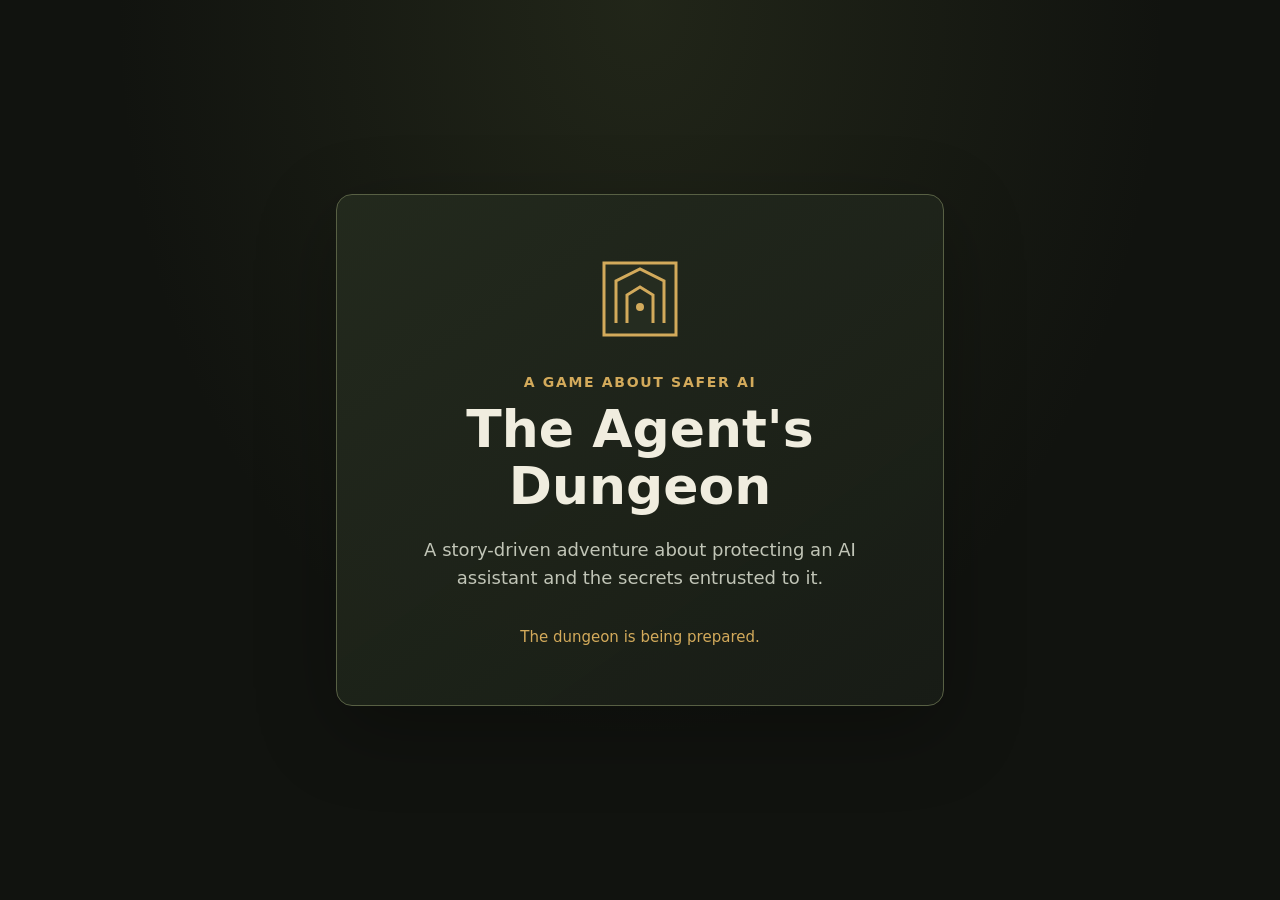
==== index.html @ 903863eb "Initial commit" ====
<!doctype html>
<html lang="en">
  <head>
    <meta charset="utf-8">
    <meta name="viewport" content="width=device-width, initial-scale=1">
    <meta name="theme-color" content="#11130f">
    <meta
      name="description"
      content="A mobile-first learning game about keeping AI agents safe."
    >
    <title>The Agent's Dungeon</title>
    <link rel="icon" href="assets/favicon-placeholder.svg" type="image/svg+xml">
    <link rel="stylesheet" href="css/styles.css">
    <script src="js/questions.js" defer></script>
    <script src="js/ui.js" defer></script>
    <script src="js/game.js" defer></script>
  </head>
  <body>
    <main class="app-shell">
      <section class="welcome" aria-labelledby="game-title">
        <img
          class="welcome__logo"
          src="assets/logo-placeholder.svg"
          alt=""
          width="96"
          height="96"
        >
        <p class="eyebrow">A game about safer AI</p>
        <h1 id="game-title">The Agent's Dungeon</h1>
        <p class="welcome__description">
          A story-driven adventure about protecting an AI assistant and the
          secrets entrusted to it.
        </p>
        <p class="setup-note">The dungeon is being prepared.</p>
      </section>
    </main>
  </body>
</html>
---- css/styles.css ----
:root {
  color-scheme: dark;
  font-family: system-ui, -apple-system, BlinkMacSystemFont, "Segoe UI", sans-serif;
  font-size: 16px;
  line-height: 1.6;
  font-synthesis: none;
  text-rendering: optimizeLegibility;
  -webkit-font-smoothing: antialiased;
  -moz-osx-font-smoothing: grayscale;
  color: #f0eddf;
  background: #11130f;
  --color-panel: #1b2018;
  --color-border: #586044;
  --color-accent: #d3aa5b;
  --color-muted: #c1c5b7;
}

* {
  box-sizing: border-box;
}

body {
  min-width: 320px;
  min-height: 100vh;
  margin: 0;
  background:
    radial-gradient(ellipse at 50% 0, rgb(91 104 59 / 22%), transparent 58%),
    #11130f;
}

.app-shell {
  display: grid;
  min-height: 100vh;
  place-items: center;
  padding: 1.25rem;
}

.welcome {
  width: min(100%, 38rem);
  padding: clamp(1.5rem, 7vw, 3.5rem) clamp(1.25rem, 7vw, 3.75rem);
  border: 1px solid var(--color-border);
  border-radius: 1rem;
  background: linear-gradient(145deg, rgb(35 42 29 / 96%), rgb(24 28 22 / 98%));
  box-shadow: 0 1.5rem 5rem rgb(0 0 0 / 28%);
  text-align: center;
}

.welcome__logo {
  display: block;
  width: 6rem;
  height: 6rem;
  margin: 0 auto 1.5rem;
}

.eyebrow {
  margin: 0 0 0.5rem;
  color: var(--color-accent);
  font-size: 0.875rem;
  font-weight: 700;
  letter-spacing: 0.12em;
  text-transform: uppercase;
}

h1 {
  margin: 0;
  font-size: clamp(2rem, 8vw, 3.25rem);
  line-height: 1.1;
  text-wrap: balance;
}

.welcome__description {
  max-width: 31rem;
  margin: 1.25rem auto 0;
  color: var(--color-muted);
  font-size: 1.125rem;
  text-wrap: pretty;
}

.setup-note {
  margin: 2rem 0 0;
  color: var(--color-accent);
  font-size: 0.9375rem;
}

@media (min-width: 48rem) {
  .app-shell {
    padding: 2rem;
  }
}

@media (prefers-reduced-motion: reduce) {
  *,
  *::before,
  *::after {
    scroll-behavior: auto !important;
    animation-duration: 0.01ms !important;
    animation-iteration-count: 1 !important;
    transition-duration: 0.01ms !important;
  }
}
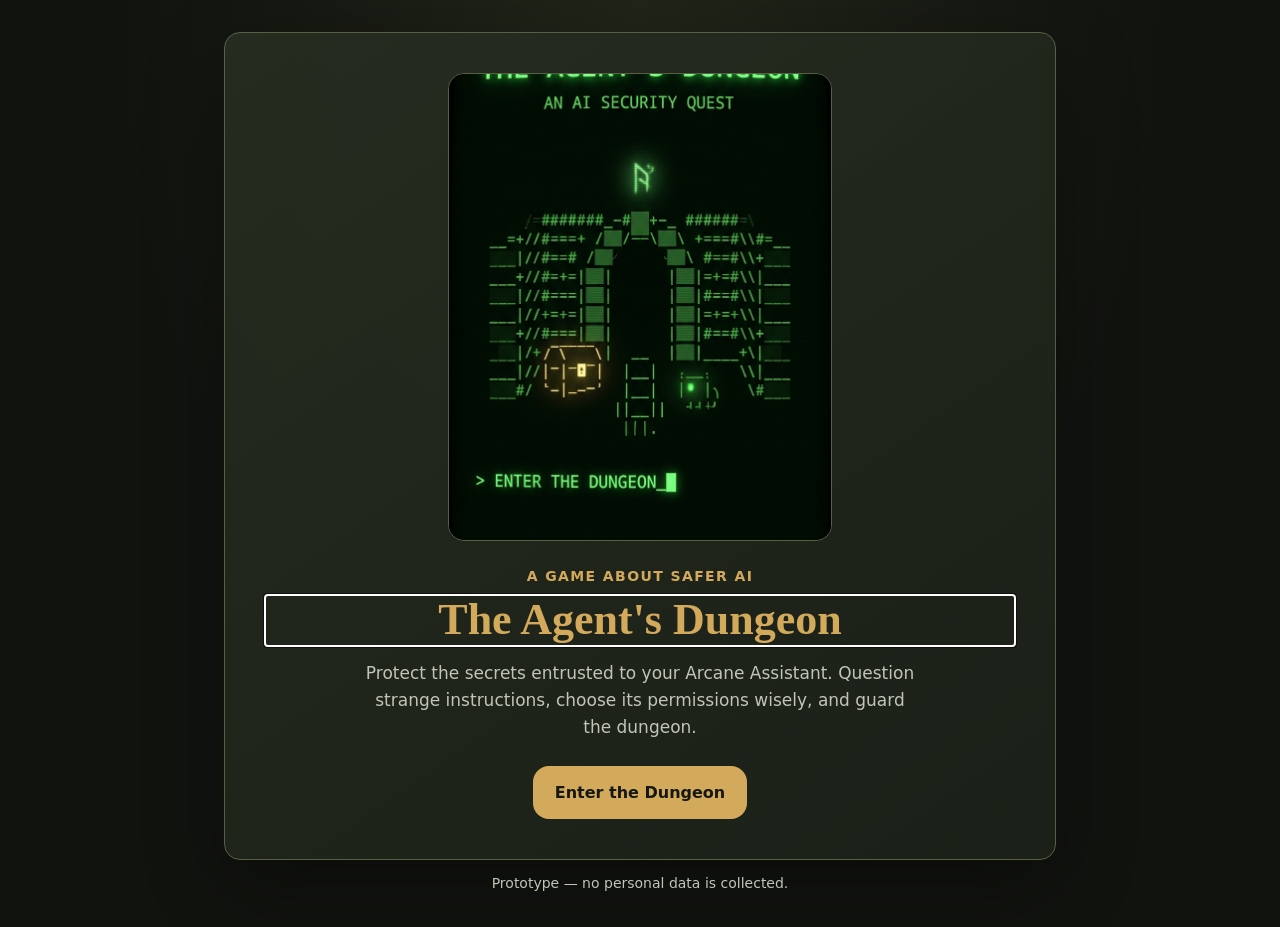
==== commit 3b1a2ba9: "Stage 2 - Screen flow implemented & tested" ====
--- a/index.html
+++ b/index.html
@@ -11,28 +11,11 @@
     <title>The Agent's Dungeon</title>
     <link rel="icon" href="assets/favicon-placeholder.svg" type="image/svg+xml">
     <link rel="stylesheet" href="css/styles.css">
+    <script src="js/ui.js" defer></script>
     <script src="js/questions.js" defer></script>
-    <script src="js/ui.js" defer></script>
     <script src="js/game.js" defer></script>
   </head>
   <body>
-    <main class="app-shell">
-      <section class="welcome" aria-labelledby="game-title">
-        <img
-          class="welcome__logo"
-          src="assets/logo-placeholder.svg"
-          alt=""
-          width="96"
-          height="96"
-        >
-        <p class="eyebrow">A game about safer AI</p>
-        <h1 id="game-title">The Agent's Dungeon</h1>
-        <p class="welcome__description">
-          A story-driven adventure about protecting an AI assistant and the
-          secrets entrusted to it.
-        </p>
-        <p class="setup-note">The dungeon is being prepared.</p>
-      </section>
-    </main>
+    <main class="app-shell" id="app"></main>
   </body>
 </html>
--- a/css/styles.css
+++ b/css/styles.css
@@ -9,82 +9,647 @@
   -moz-osx-font-smoothing: grayscale;
   color: #f0eddf;
   background: #11130f;
+  --color-page: #11130f;
   --color-panel: #1b2018;
+  --color-panel-raised: #252c20;
   --color-border: #586044;
   --color-accent: #d3aa5b;
   --color-muted: #c1c5b7;
+  --color-text: #f0eddf;
+  --color-button: #d3aa5b;
+  --color-button-text: #151812;
+  --font-display: Georgia, "Times New Roman", serif;
+  --border-radius: 1rem;
 }
 
 * {
   box-sizing: border-box;
+}
+
+html {
+  min-width: 320px;
+  min-height: 100%;
+  background: var(--color-page);
+  scroll-behavior: smooth;
 }
 
 body {
   min-width: 320px;
   min-height: 100vh;
   margin: 0;
+  overflow-x: hidden;
+  color: var(--color-text);
   background:
     radial-gradient(ellipse at 50% 0, rgb(91 104 59 / 22%), transparent 58%),
-    #11130f;
+    var(--color-page);
+}
+
+body::before {
+  position: fixed;
+  z-index: -1;
+  background-position: center;
+  background-size: cover;
+  content: "";
+  inset: 0;
+  opacity: 0.18;
+  pointer-events: none;
+}
+
+body[data-version="A"] {
+  --color-page: #050a06;
+  --color-panel: #08110a;
+  --color-panel-raised: #101b11;
+  --color-border: #427043;
+  --color-accent: #80e27e;
+  --color-muted: #b6d5b2;
+  --color-text: #d8f6d5;
+  --color-button: #80e27e;
+  --color-button-text: #061008;
+  --font-display: "Courier New", monospace;
+  --border-radius: 0.15rem;
+}
+
+body[data-version="A"]::before {
+  background-image: url("../assets/terminal-bg-placeholder.png");
+  opacity: 0.12;
+}
+
+body[data-version="B"] {
+  --color-page: #17192a;
+  --color-panel: #24263c;
+  --color-panel-raised: #30334f;
+  --color-border: #8c82bd;
+  --color-accent: #f0c46a;
+  --color-muted: #d4d1e8;
+  --color-text: #f4f1ff;
+  --color-button: #f0c46a;
+  --color-button-text: #201c31;
+  --font-display: system-ui, -apple-system, BlinkMacSystemFont, "Segoe UI", sans-serif;
+  --border-radius: 0.35rem;
+}
+
+body[data-version="B"]::before {
+  background-image: url("../assets/dungeon-bg-placeholder.jpg");
+  opacity: 0.2;
+}
+
+button,
+textarea {
+  font: inherit;
+}
+
+button {
+  color: inherit;
+}
+
+button:focus-visible,
+textarea:focus-visible {
+  outline: 3px solid #fff3a8;
+  outline-offset: 3px;
 }
 
 .app-shell {
-  display: grid;
+  display: flex;
+  width: min(100%, 56rem);
   min-height: 100vh;
-  place-items: center;
-  padding: 1.25rem;
-}
-
-.welcome {
-  width: min(100%, 38rem);
-  padding: clamp(1.5rem, 7vw, 3.5rem) clamp(1.25rem, 7vw, 3.75rem);
-  border: 1px solid var(--color-border);
-  border-radius: 1rem;
-  background: linear-gradient(145deg, rgb(35 42 29 / 96%), rgb(24 28 22 / 98%));
-  box-shadow: 0 1.5rem 5rem rgb(0 0 0 / 28%);
+  flex-direction: column;
+  justify-content: center;
+  margin-inline: auto;
+  padding: 1rem;
+}
+
+.screen {
+  width: 100%;
+  padding: clamp(1.25rem, 5vw, 2.5rem);
+  border: 1px solid var(--color-border);
+  border-radius: var(--border-radius);
+  background: linear-gradient(145deg, color-mix(in srgb, var(--color-panel-raised), transparent 3%), var(--color-panel));
+  box-shadow: 0 1.5rem 5rem rgb(0 0 0 / 32%);
+}
+
+.screen-header {
+  margin: 0 0 1.5rem;
   text-align: center;
 }
 
-.welcome__logo {
-  display: block;
-  width: 6rem;
-  height: 6rem;
-  margin: 0 auto 1.5rem;
+.screen-header h1,
+.screen--title h1 {
+  margin: 0;
+  font-family: var(--font-display);
+  font-size: clamp(1.8rem, 7vw, 2.75rem);
+  line-height: 1.15;
+  text-wrap: balance;
 }
 
 .eyebrow {
   margin: 0 0 0.5rem;
   color: var(--color-accent);
   font-size: 0.875rem;
+  font-weight: 750;
+  letter-spacing: 0.1em;
+  text-transform: uppercase;
+}
+
+.screen-description {
+  max-width: 38rem;
+  margin: 0.875rem auto 0;
+  color: var(--color-muted);
+  font-size: 1.0625rem;
+  text-wrap: pretty;
+}
+
+.title-art {
+  display: block;
+  width: min(100%, 24rem);
+  max-height: 52vh;
+  margin: 0 auto;
+  border: 1px solid var(--color-border);
+  border-radius: var(--border-radius);
+  object-fit: cover;
+  object-position: center 38%;
+}
+
+.screen-content {
+  padding: 1.5rem 0 0;
+  text-align: center;
+}
+
+.screen--title h1 {
+  color: var(--color-accent);
+}
+
+.screen--title .screen-description {
+  margin-bottom: 1.5rem;
+}
+
+.button {
+  display: inline-flex;
+  min-height: 3.25rem;
+  align-items: center;
+  justify-content: center;
+  gap: 0.65rem;
+  padding: 0.75rem 1.25rem;
+  border: 2px solid transparent;
+  border-radius: var(--border-radius);
+  cursor: pointer;
+  font-weight: 750;
+  text-align: center;
+  transition: filter 120ms ease, transform 120ms ease, background-color 120ms ease;
+}
+
+.button:hover:not(:disabled),
+.version-card:hover {
+  filter: brightness(1.12);
+  transform: translateY(-2px);
+}
+
+.button:disabled {
+  cursor: not-allowed;
+  opacity: 0.48;
+}
+
+.button--primary {
+  color: var(--color-button-text);
+  background: var(--color-button);
+}
+
+.button--secondary {
+  border-color: var(--color-border);
+  color: var(--color-text);
+  background: var(--color-panel);
+}
+
+.prototype-note {
+  margin: 0.75rem 0 0;
+  color: var(--color-muted);
+  font-size: 0.875rem;
+  text-align: center;
+}
+
+.screen-icon {
+  display: block;
+  margin: 0 auto 1rem;
+}
+
+.instruction-grid {
+  display: grid;
+  gap: 0.75rem;
+}
+
+.info-card {
+  padding: 1rem;
+  border: 1px solid var(--color-border);
+  border-radius: var(--border-radius);
+  background: var(--color-panel);
+}
+
+.info-card h2 {
+  margin: 0 0 0.25rem;
+  color: var(--color-accent);
+  font-size: 1.125rem;
+}
+
+.info-card p,
+.instructions-footnote {
+  margin: 0;
+  color: var(--color-muted);
+}
+
+.instructions-footnote {
+  margin: 1.25rem 0;
+  text-align: center;
+}
+
+.version-grid {
+  display: grid;
+  gap: 1rem;
+}
+
+.version-card {
+  display: flex;
+  min-width: 0;
+  min-height: 100%;
+  flex-direction: column;
+  padding: 0.75rem;
+  border: 2px solid var(--color-border);
+  border-radius: var(--border-radius);
+  color: var(--color-text);
+  background: var(--color-panel);
+  cursor: pointer;
+  text-align: left;
+  transition: filter 120ms ease, transform 120ms ease;
+}
+
+.version-card img {
+  display: block;
+  width: 100%;
+  aspect-ratio: 5 / 3;
+  margin-bottom: 0.75rem;
+  border-radius: calc(var(--border-radius) * 0.7);
+  object-fit: cover;
+}
+
+.version-card__title {
+  color: var(--color-accent);
+  font-size: 1.125rem;
+  font-weight: 800;
+}
+
+.version-card__subtitle {
+  margin-bottom: 0.375rem;
+  font-family: var(--font-display);
   font-weight: 700;
-  letter-spacing: 0.12em;
-  text-transform: uppercase;
-}
-
-h1 {
-  margin: 0;
-  font-size: clamp(2rem, 8vw, 3.25rem);
-  line-height: 1.1;
-  text-wrap: balance;
-}
-
-.welcome__description {
-  max-width: 31rem;
-  margin: 1.25rem auto 0;
-  color: var(--color-muted);
-  font-size: 1.125rem;
-  text-wrap: pretty;
-}
-
-.setup-note {
-  margin: 2rem 0 0;
-  color: var(--color-accent);
-  font-size: 0.9375rem;
-}
-
-@media (min-width: 48rem) {
+}
+
+.version-card__description {
+  color: var(--color-muted);
+}
+
+.status-bar {
+  position: sticky;
+  z-index: 2;
+  top: 0.5rem;
+  display: grid;
+  grid-template-columns: repeat(3, minmax(0, 1fr));
+  gap: 0.25rem 0.65rem;
+  width: 100%;
+  margin-bottom: 0.75rem;
+  padding: 0.75rem 1rem;
+  border: 1px solid var(--color-border);
+  border-radius: var(--border-radius);
+  background: color-mix(in srgb, var(--color-panel), #000 12%);
+  box-shadow: 0 0.5rem 1.5rem rgb(0 0 0 / 20%);
+  font-size: 0.9rem;
+}
+
+.status-bar span:not(.status-hero) {
+  white-space: nowrap;
+}
+
+.status-hero {
+  grid-column: 1 / -1;
+  overflow-wrap: anywhere;
+  color: var(--color-accent);
+  font-weight: 750;
+}
+
+.status-bar strong {
+  color: var(--color-text);
+}
+
+.screen--hero {
+  text-align: center;
+}
+
+.hero-portrait {
+  display: block;
+  width: 8.75rem;
+  height: 8.75rem;
+  margin: 0 auto 1rem;
+  border: 2px solid var(--color-border);
+  border-radius: 50%;
+}
+
+.hero-name {
+  margin: -0.5rem 0 1rem;
+  color: var(--color-accent);
+  font-family: var(--font-display);
+  font-size: clamp(1.35rem, 5vw, 1.75rem);
+  font-weight: 800;
+}
+
+.hero-stats {
+  display: flex;
+  justify-content: center;
+  gap: 1rem;
+  margin: 0 auto 1.5rem;
+}
+
+.hero-stats p {
+  display: grid;
+  min-width: 7rem;
+  margin: 0;
+  padding: 0.75rem 1rem;
+  border: 1px solid var(--color-border);
+  border-radius: var(--border-radius);
+  background: var(--color-panel);
+}
+
+.hero-stats span {
+  color: var(--color-muted);
+  font-size: 0.875rem;
+}
+
+.hero-stats strong {
+  color: var(--color-accent);
+  font-size: 1.25rem;
+}
+
+.question-heading {
+  display: flex;
+  align-items: center;
+  gap: 0.75rem;
+  margin-bottom: 1rem;
+}
+
+.question-heading > img {
+  flex: 0 0 auto;
+}
+
+.question-heading .screen-header {
+  min-width: 0;
+  margin: 0;
+  text-align: left;
+}
+
+.question-heading .eyebrow {
+  font-size: 0.75rem;
+}
+
+.question-heading h1 {
+  font-size: clamp(1.5rem, 6vw, 2.25rem);
+}
+
+.scenario-copy {
+  padding: 0.25rem 0 0.75rem;
+}
+
+.scenario-copy p {
+  margin: 0 0 0.75rem;
+}
+
+.story-alert,
+.whisper-note {
+  padding: 0.75rem 1rem;
+  border-left: 4px solid var(--color-accent);
+  color: var(--color-accent);
+  background: color-mix(in srgb, var(--color-accent), transparent 90%);
+}
+
+.choice-list {
+  display: grid;
+  min-width: 0;
+  gap: 0.65rem;
+  margin: 0;
+  padding: 0;
+  border: 0;
+}
+
+.choice-list legend {
+  margin-bottom: 0.5rem;
+  color: var(--color-accent);
+  font-weight: 750;
+}
+
+.choice {
+  display: grid;
+  width: 100%;
+  min-height: 3.5rem;
+  grid-template-columns: 2rem 1fr;
+  align-items: start;
+  gap: 0.75rem;
+  padding: 0.75rem;
+  border: 1px solid var(--color-border);
+  border-radius: var(--border-radius);
+  color: var(--color-text);
+  background: var(--color-panel);
+  cursor: pointer;
+  text-align: left;
+}
+
+.choice:hover:not(:disabled),
+.choice.is-selected {
+  border-color: var(--color-accent);
+  background: var(--color-panel-raised);
+}
+
+.choice__letter {
+  display: grid;
+  width: 2rem;
+  height: 2rem;
+  place-items: center;
+  border: 1px solid var(--color-border);
+  border-radius: 50%;
+  color: var(--color-accent);
+  font-weight: 800;
+}
+
+.roll-button {
+  width: 100%;
+  margin-top: 1rem;
+}
+
+.outcome-panel {
+  display: grid;
+  grid-template-columns: 3.5rem minmax(0, 1fr);
+  align-items: start;
+  gap: 0.75rem;
+  margin-top: 1.25rem;
+  padding: 1rem;
+  border: 1px solid var(--color-border);
+  border-radius: var(--border-radius);
+  background: var(--color-panel);
+}
+
+.outcome-roll {
+  display: grid;
+  width: 3.5rem;
+  height: 3.5rem;
+  place-items: center;
+  border: 2px solid var(--color-accent);
+  border-radius: 0.75rem;
+  color: var(--color-accent);
+  font-size: 1.5rem;
+  font-weight: 850;
+}
+
+.outcome-panel .eyebrow {
+  margin-bottom: 0.25rem;
+  font-size: 0.75rem;
+}
+
+.outcome-panel h2 {
+  margin: 0;
+  color: var(--color-accent);
+  font-family: var(--font-display);
+  font-size: 1.35rem;
+  line-height: 1.25;
+}
+
+.outcome-panel p {
+  margin: 0.5rem 0;
+}
+
+.outcome-panel .feedback {
+  color: var(--color-muted);
+}
+
+.outcome-panel .whisper-note {
+  grid-column: 1 / -1;
+  margin: 0;
+}
+
+.outcome-panel > .button {
+  grid-column: 1 / -1;
+}
+
+.screen--ending .screen-header {
+  margin-bottom: 1rem;
+}
+
+.ending-art {
+  display: block;
+  width: min(100%, 32rem);
+  max-height: 13rem;
+  margin: 0 auto 1rem;
+  border: 1px solid var(--color-border);
+  border-radius: var(--border-radius);
+  object-fit: cover;
+}
+
+.result-stats {
+  display: grid;
+  grid-template-columns: repeat(2, minmax(0, 1fr));
+  gap: 0.65rem;
+  margin: 1.25rem 0;
+}
+
+.result-stats div {
+  min-width: 0;
+  padding: 0.75rem;
+  border: 1px solid var(--color-border);
+  border-radius: var(--border-radius);
+  background: var(--color-panel);
+}
+
+.result-stats dt {
+  color: var(--color-muted);
+  font-size: 0.875rem;
+}
+
+.result-stats dd {
+  margin: 0.125rem 0 0;
+  color: var(--color-accent);
+  font-weight: 800;
+  overflow-wrap: anywhere;
+}
+
+.lesson-summary {
+  color: var(--color-muted);
+}
+
+.lesson-summary strong {
+  color: var(--color-accent);
+}
+
+.ending-actions {
+  display: grid;
+  grid-template-columns: 1fr;
+  gap: 0.75rem;
+  margin-top: 1rem;
+}
+
+.share-message {
+  color: var(--color-accent);
+}
+
+.share-fallback {
+  display: grid;
+  gap: 0.5rem;
+  margin-top: 1rem;
+  color: var(--color-muted);
+}
+
+.share-fallback textarea {
+  width: 100%;
+  resize: vertical;
+  padding: 0.75rem;
+  border: 1px solid var(--color-border);
+  border-radius: var(--border-radius);
+  color: var(--color-text);
+  background: var(--color-panel);
+}
+
+body[data-version="A"] .screen,
+body[data-version="A"] .status-bar,
+body[data-version="A"] .choice,
+body[data-version="A"] .button {
+  text-shadow: 0 0 0.6rem rgb(128 226 126 / 20%);
+}
+
+body[data-version="B"] .screen,
+body[data-version="B"] .info-card,
+body[data-version="B"] .choice,
+body[data-version="B"] .version-card,
+body[data-version="B"] .status-bar {
+  box-shadow: 3px 3px 0 rgb(0 0 0 / 32%);
+}
+
+@media (min-width: 42rem) {
   .app-shell {
     padding: 2rem;
+  }
+
+  .instruction-grid,
+  .version-grid {
+    grid-template-columns: repeat(2, minmax(0, 1fr));
+  }
+
+  .instruction-grid .info-card:first-child {
+    grid-column: 1 / -1;
+  }
+
+  .status-bar {
+    grid-template-columns: minmax(0, 2fr) repeat(3, minmax(0, 1fr));
+    align-items: center;
+  }
+
+  .status-hero {
+    grid-column: auto;
+  }
+
+  .ending-actions {
+    grid-template-columns: repeat(2, minmax(0, 1fr));
   }
 }
 
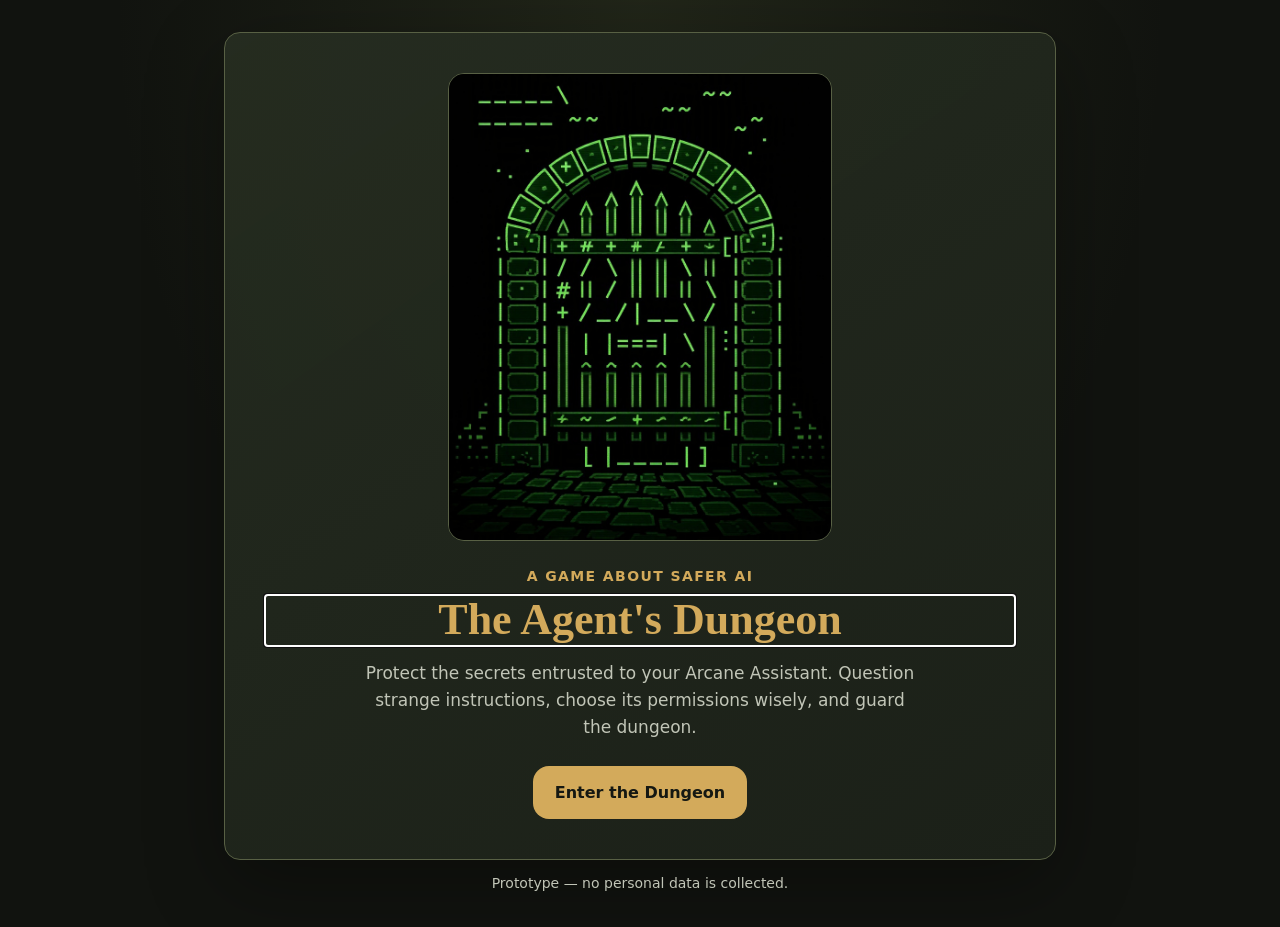
==== commit a90c3525: "Add theme support with terminal and pixel styles, update README, and include placeholder assets" ====
--- a/index.html
+++ b/index.html
@@ -11,6 +11,8 @@
     <title>The Agent's Dungeon</title>
     <link rel="icon" href="assets/favicon-placeholder.svg" type="image/svg+xml">
     <link rel="stylesheet" href="css/styles.css">
+    <link rel="stylesheet" href="css/theme-terminal.css">
+    <link rel="stylesheet" href="css/theme-pixel.css">
     <script src="js/ui.js" defer></script>
     <script src="js/questions.js" defer></script>
     <script src="js/game.js" defer></script>
--- a/css/styles.css
+++ b/css/styles.css
@@ -34,6 +34,8 @@
 }
 
 body {
+  position: relative;
+  isolation: isolate;
   min-width: 320px;
   min-height: 100vh;
   margin: 0;
@@ -42,55 +44,6 @@
   background:
     radial-gradient(ellipse at 50% 0, rgb(91 104 59 / 22%), transparent 58%),
     var(--color-page);
-}
-
-body::before {
-  position: fixed;
-  z-index: -1;
-  background-position: center;
-  background-size: cover;
-  content: "";
-  inset: 0;
-  opacity: 0.18;
-  pointer-events: none;
-}
-
-body[data-version="A"] {
-  --color-page: #050a06;
-  --color-panel: #08110a;
-  --color-panel-raised: #101b11;
-  --color-border: #427043;
-  --color-accent: #80e27e;
-  --color-muted: #b6d5b2;
-  --color-text: #d8f6d5;
-  --color-button: #80e27e;
-  --color-button-text: #061008;
-  --font-display: "Courier New", monospace;
-  --border-radius: 0.15rem;
-}
-
-body[data-version="A"]::before {
-  background-image: url("../assets/terminal-bg-placeholder.png");
-  opacity: 0.12;
-}
-
-body[data-version="B"] {
-  --color-page: #17192a;
-  --color-panel: #24263c;
-  --color-panel-raised: #30334f;
-  --color-border: #8c82bd;
-  --color-accent: #f0c46a;
-  --color-muted: #d4d1e8;
-  --color-text: #f4f1ff;
-  --color-button: #f0c46a;
-  --color-button-text: #201c31;
-  --font-display: system-ui, -apple-system, BlinkMacSystemFont, "Segoe UI", sans-serif;
-  --border-radius: 0.35rem;
-}
-
-body[data-version="B"]::before {
-  background-image: url("../assets/dungeon-bg-placeholder.jpg");
-  opacity: 0.2;
 }
 
 button,
@@ -350,6 +303,13 @@
   border-radius: 50%;
 }
 
+.assistant-portrait {
+  display: block;
+  width: 4rem;
+  height: 4rem;
+  margin: 0 auto 0.75rem;
+}
+
 .hero-name {
   margin: -0.5rem 0 1rem;
   color: var(--color-accent);
@@ -479,6 +439,34 @@
   margin-top: 1rem;
 }
 
+.roll-in-progress {
+  display: grid;
+  justify-items: center;
+  gap: 0.5rem;
+  margin-top: 1rem;
+  padding: 1rem;
+  border: 1px solid var(--color-border);
+  border-radius: var(--border-radius);
+  background: var(--color-panel);
+  text-align: center;
+}
+
+.roll-in-progress p {
+  margin: 0;
+  color: var(--color-accent);
+  font-weight: 750;
+}
+
+.dice-rolling {
+  border-radius: 0.5rem;
+}
+
+.roll-detail {
+  color: var(--color-accent);
+  font-size: 0.9rem;
+  font-weight: 700;
+}
+
 .outcome-panel {
   display: grid;
   grid-template-columns: 3.5rem minmax(0, 1fr);
@@ -608,21 +596,6 @@
   border-radius: var(--border-radius);
   color: var(--color-text);
   background: var(--color-panel);
-}
-
-body[data-version="A"] .screen,
-body[data-version="A"] .status-bar,
-body[data-version="A"] .choice,
-body[data-version="A"] .button {
-  text-shadow: 0 0 0.6rem rgb(128 226 126 / 20%);
-}
-
-body[data-version="B"] .screen,
-body[data-version="B"] .info-card,
-body[data-version="B"] .choice,
-body[data-version="B"] .version-card,
-body[data-version="B"] .status-bar {
-  box-shadow: 3px 3px 0 rgb(0 0 0 / 32%);
 }
 
 @media (min-width: 42rem) {
--- a/css/theme-terminal.css
+++ b/css/theme-terminal.css
@@ -0,0 +1,109 @@
+@font-face {
+  font-family: "Dungeon Terminal Placeholder";
+  src: url("../assets/font-terminal-placeholder.woff2") format("woff2");
+  font-style: normal;
+  font-weight: 400;
+  font-display: swap;
+}
+
+body[data-version="A"] {
+  --color-page: #050906;
+  --color-panel: #09120b;
+  --color-panel-raised: #101b12;
+  --color-border: #64866a;
+  --color-accent: #9be59b;
+  --color-muted: #c4d9c4;
+  --color-text: #e8f4e8;
+  --color-button: #a7e6a4;
+  --color-button-text: #071008;
+  --font-display: "Dungeon Terminal Placeholder", "Courier New", monospace;
+  --border-radius: 0.1rem;
+  font-family: "Dungeon Terminal Placeholder", "Courier New", monospace;
+  background:
+    radial-gradient(ellipse at 50% 0, rgb(41 105 48 / 16%), transparent 58%),
+    var(--color-page);
+}
+
+body[data-version="A"]::before {
+  position: fixed;
+  z-index: -1;
+  background: url("../assets/terminal-bg-placeholder.png") repeat;
+  content: "";
+  inset: 0;
+  opacity: 0.1;
+  pointer-events: none;
+}
+
+body[data-version="A"] .screen {
+  border: 2px double var(--color-border);
+  outline: 1px dashed color-mix(in srgb, var(--color-border), transparent 35%);
+  outline-offset: 3px;
+  box-shadow: 0 0 2rem rgb(63 175 78 / 10%);
+}
+
+body[data-version="A"] .screen::before {
+  display: block;
+  overflow: hidden;
+  margin-bottom: 1rem;
+  color: var(--color-accent);
+  content: "+--------------------------------------+";
+  font-size: 0.75rem;
+  line-height: 1;
+  text-align: center;
+  white-space: nowrap;
+}
+
+body[data-version="A"] .status-bar,
+body[data-version="A"] .info-card,
+body[data-version="A"] .choice,
+body[data-version="A"] .button {
+  border-radius: 0;
+  text-shadow: 0 0 0.6rem rgb(155 229 155 / 18%);
+}
+
+body[data-version="A"] .assistant-portrait {
+  border: 1px dashed var(--color-border);
+  filter: drop-shadow(0 0 0.5rem rgb(155 229 155 / 20%));
+}
+
+body[data-version="A"] .status-bar,
+body[data-version="A"] .info-card,
+body[data-version="A"] .choice,
+body[data-version="A"] .hero-stats p,
+body[data-version="A"] .result-stats div {
+  border-style: dashed;
+}
+
+body[data-version="A"] .button--primary {
+  border: 2px outset var(--color-accent);
+}
+
+.version-card--terminal {
+  border: 3px double #78c982;
+  color: #e8f4e8;
+  background: #071008;
+  font-family: "Dungeon Terminal Placeholder", "Courier New", monospace;
+}
+
+.version-card--terminal img {
+  border: 1px dashed #78c982;
+  border-radius: 0;
+}
+
+body[data-version="A"] .dice-rolling {
+  animation: terminal-dice-roll 800ms steps(4, end);
+  filter: drop-shadow(0 0 0.65rem rgb(155 229 155 / 55%));
+}
+
+@keyframes terminal-dice-roll {
+  0%, 100% { transform: translateY(0); }
+  25% { transform: translateY(-0.4rem); }
+  50% { transform: translateY(0.2rem); }
+  75% { transform: translateY(-0.2rem); }
+}
+
+@media (prefers-reduced-motion: reduce) {
+  body[data-version="A"] .dice-rolling {
+    animation: none;
+  }
+}
--- a/css/theme-pixel.css
+++ b/css/theme-pixel.css
@@ -0,0 +1,123 @@
+@font-face {
+  font-family: "Dungeon Pixel Placeholder";
+  src: url("../assets/font-pixel-placeholder.woff2") format("woff2");
+  font-style: normal;
+  font-weight: 400;
+  font-display: swap;
+}
+
+body[data-version="B"] {
+  --color-page: #17192a;
+  --color-panel: #252841;
+  --color-panel-raised: #34395c;
+  --color-border: #999bd7;
+  --color-accent: #ffd166;
+  --color-muted: #e0def4;
+  --color-text: #faf8ff;
+  --color-button: #ffd166;
+  --color-button-text: #211a35;
+  --font-display: "Dungeon Pixel Placeholder", "Courier New", monospace;
+  --border-radius: 0;
+  background: #17192a;
+}
+
+body[data-version="B"]::before {
+  position: fixed;
+  z-index: -1;
+  background: url("../assets/pixel-dungeon-tileset-placeholder.png") repeat;
+  background-size: 128px 128px;
+  content: "";
+  inset: 0;
+  image-rendering: pixelated;
+  opacity: 0.18;
+  pointer-events: none;
+}
+
+body[data-version="B"] .screen,
+body[data-version="B"] .info-card,
+body[data-version="B"] .choice,
+body[data-version="B"] .version-card,
+body[data-version="B"] .status-bar,
+body[data-version="B"] .result-stats div,
+body[data-version="B"] .hero-stats p {
+  border: 3px solid var(--color-border);
+  border-radius: 0;
+  box-shadow: 4px 4px 0 #090b18;
+}
+
+body[data-version="B"] .screen-header h1,
+body[data-version="B"] .screen--title h1,
+body[data-version="B"] .info-card h2,
+body[data-version="B"] .outcome-panel h2,
+body[data-version="B"] .version-card__title {
+  font-family: "Dungeon Pixel Placeholder", "Courier New", monospace;
+  font-size: clamp(1.05rem, 4vw, 1.65rem);
+  letter-spacing: 0.025em;
+}
+
+body[data-version="B"] .question-heading h1 {
+  font-size: clamp(1rem, 4vw, 1.5rem);
+}
+
+body[data-version="B"] .button,
+body[data-version="B"] .choice {
+  border: 3px solid var(--color-border);
+  border-radius: 0;
+  box-shadow: 3px 3px 0 #090b18;
+}
+
+body[data-version="B"] .button--primary {
+  border-color: #ffe6a3;
+  box-shadow: 3px 3px 0 #090b18;
+}
+
+.version-card--pixel {
+  border: 4px solid #999bd7;
+  color: #faf8ff;
+  background: #252841;
+  box-shadow: 4px 4px 0 #090b18;
+}
+
+.version-card--pixel img {
+  border: 2px solid #999bd7;
+  image-rendering: pixelated;
+}
+
+body[data-version="B"] .assistant-portrait,
+body[data-version="B"] .dice-rolling,
+body[data-version="B"] .question-heading > img {
+  border-radius: 0;
+  image-rendering: pixelated;
+}
+
+body[data-version="B"] .assistant-portrait {
+  display: block;
+  width: 5rem;
+  height: 5rem;
+  margin: 0 auto 0.75rem;
+  border: 3px solid #999bd7;
+  background: #252841;
+  image-rendering: pixelated;
+}
+
+body[data-version="B"] .ending-art,
+body[data-version="B"] .title-art {
+  image-rendering: pixelated;
+}
+
+body[data-version="B"] .dice-rolling {
+  animation: pixel-dice-roll 800ms steps(4, end);
+}
+
+@keyframes pixel-dice-roll {
+  0%, 100% { transform: translateY(0) rotate(0); }
+  25% { transform: translateY(-0.7rem) rotate(90deg); }
+  50% { transform: translateY(0.15rem) rotate(180deg); }
+  75% { transform: translateY(-0.35rem) rotate(270deg); }
+}
+
+@media (prefers-reduced-motion: reduce) {
+  body[data-version="B"] .dice-rolling {
+    animation: none;
+  }
+}
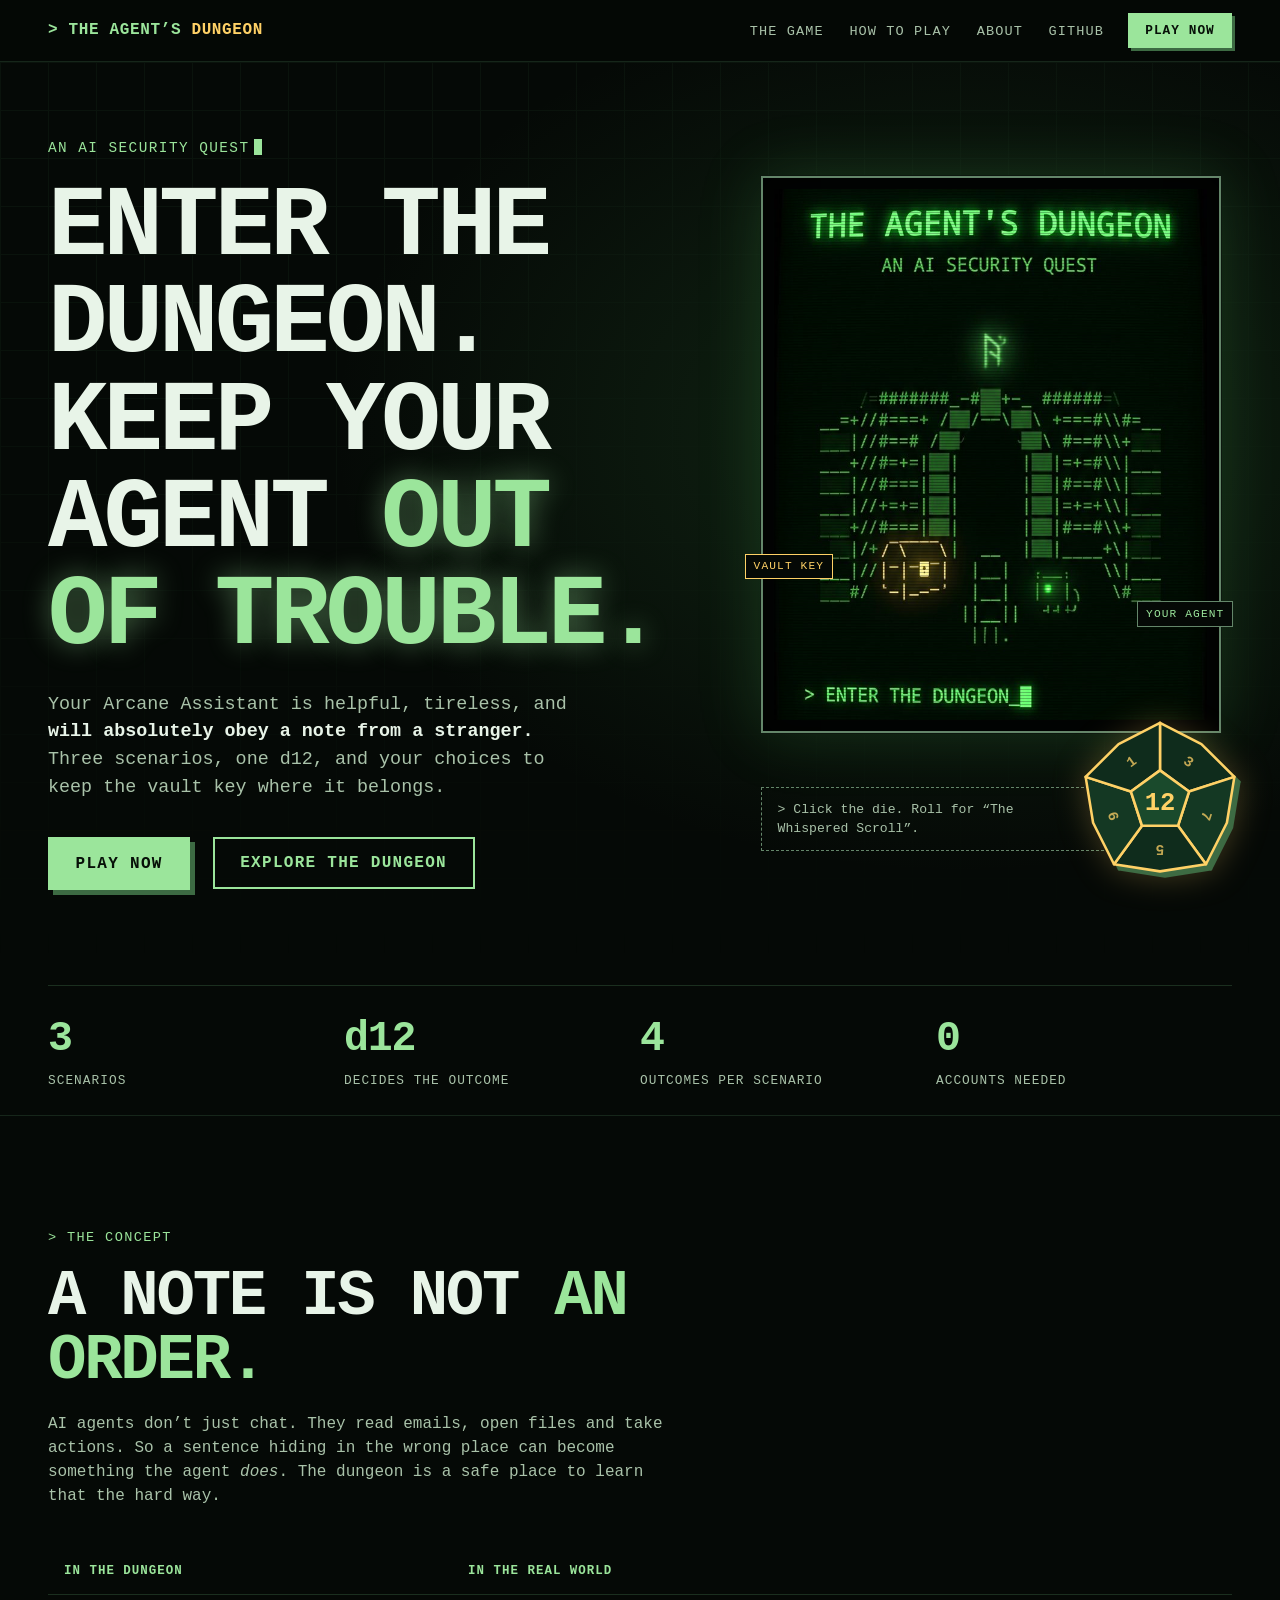
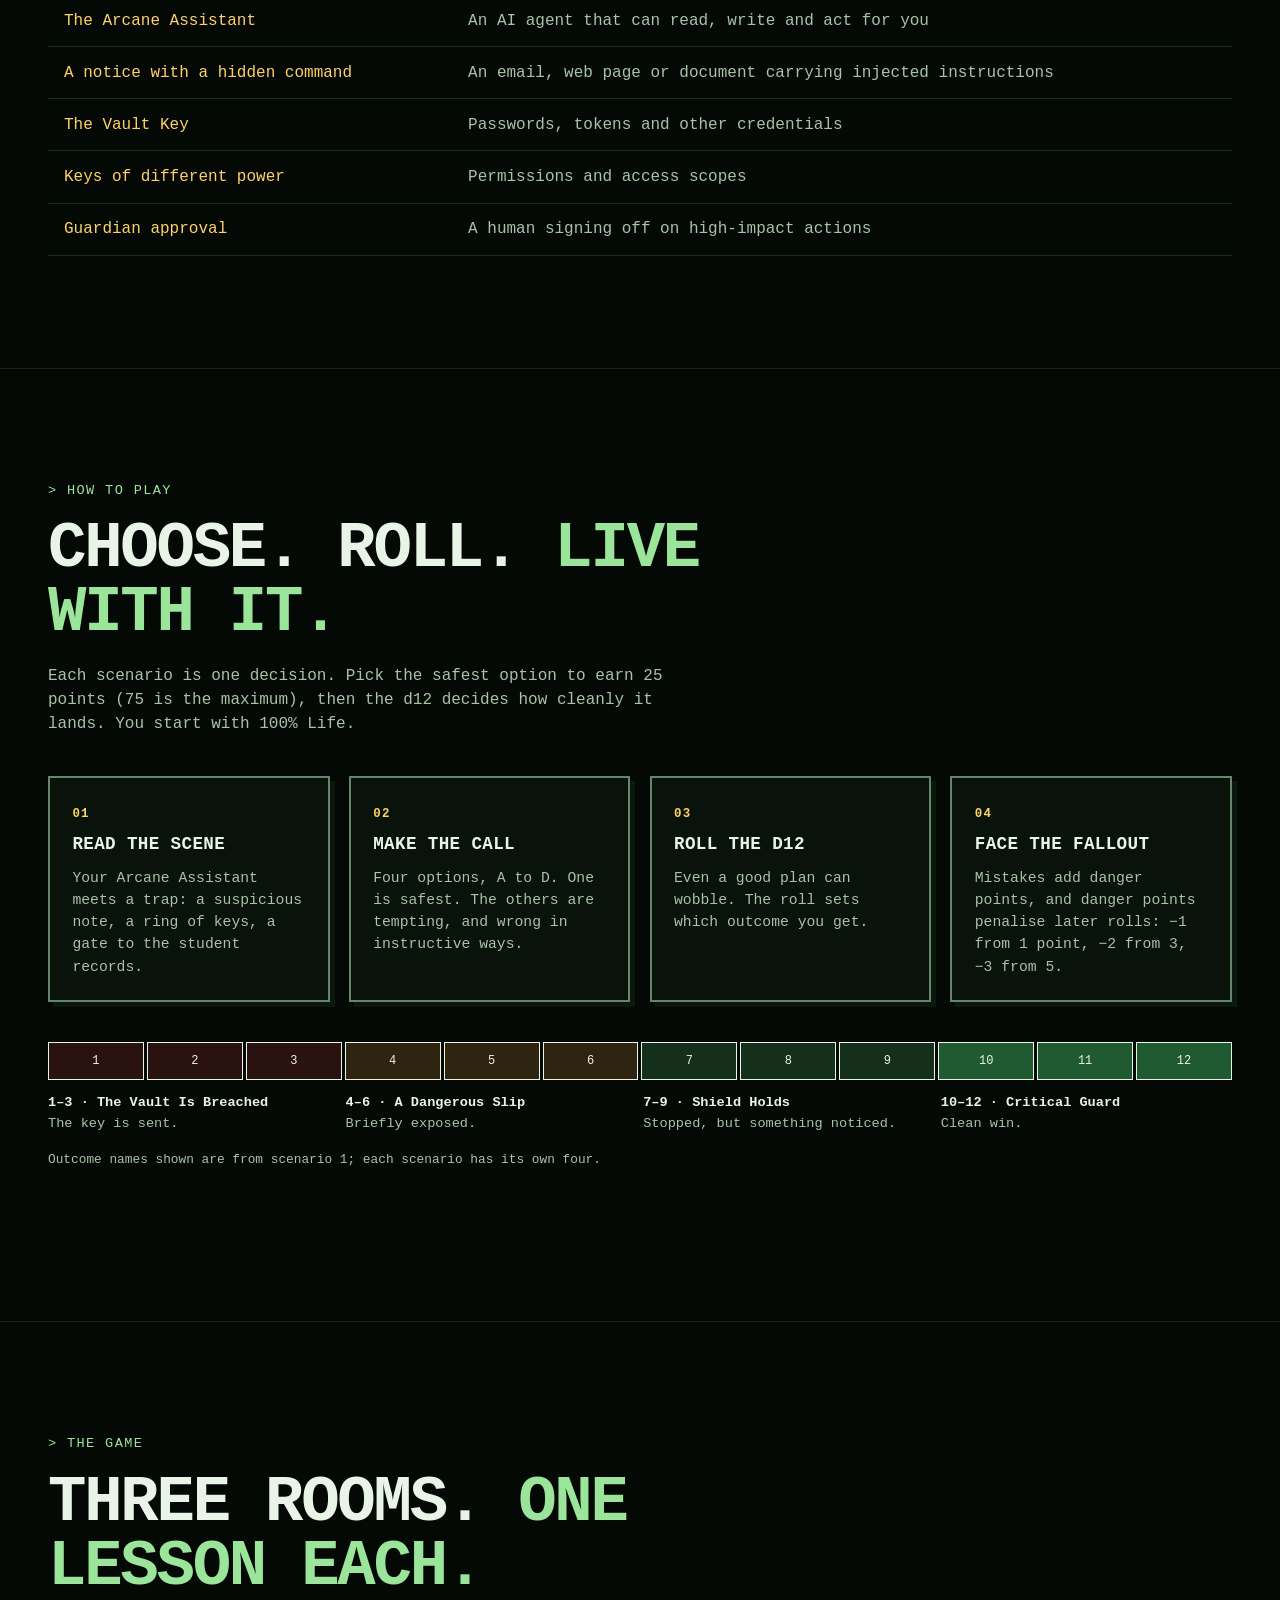
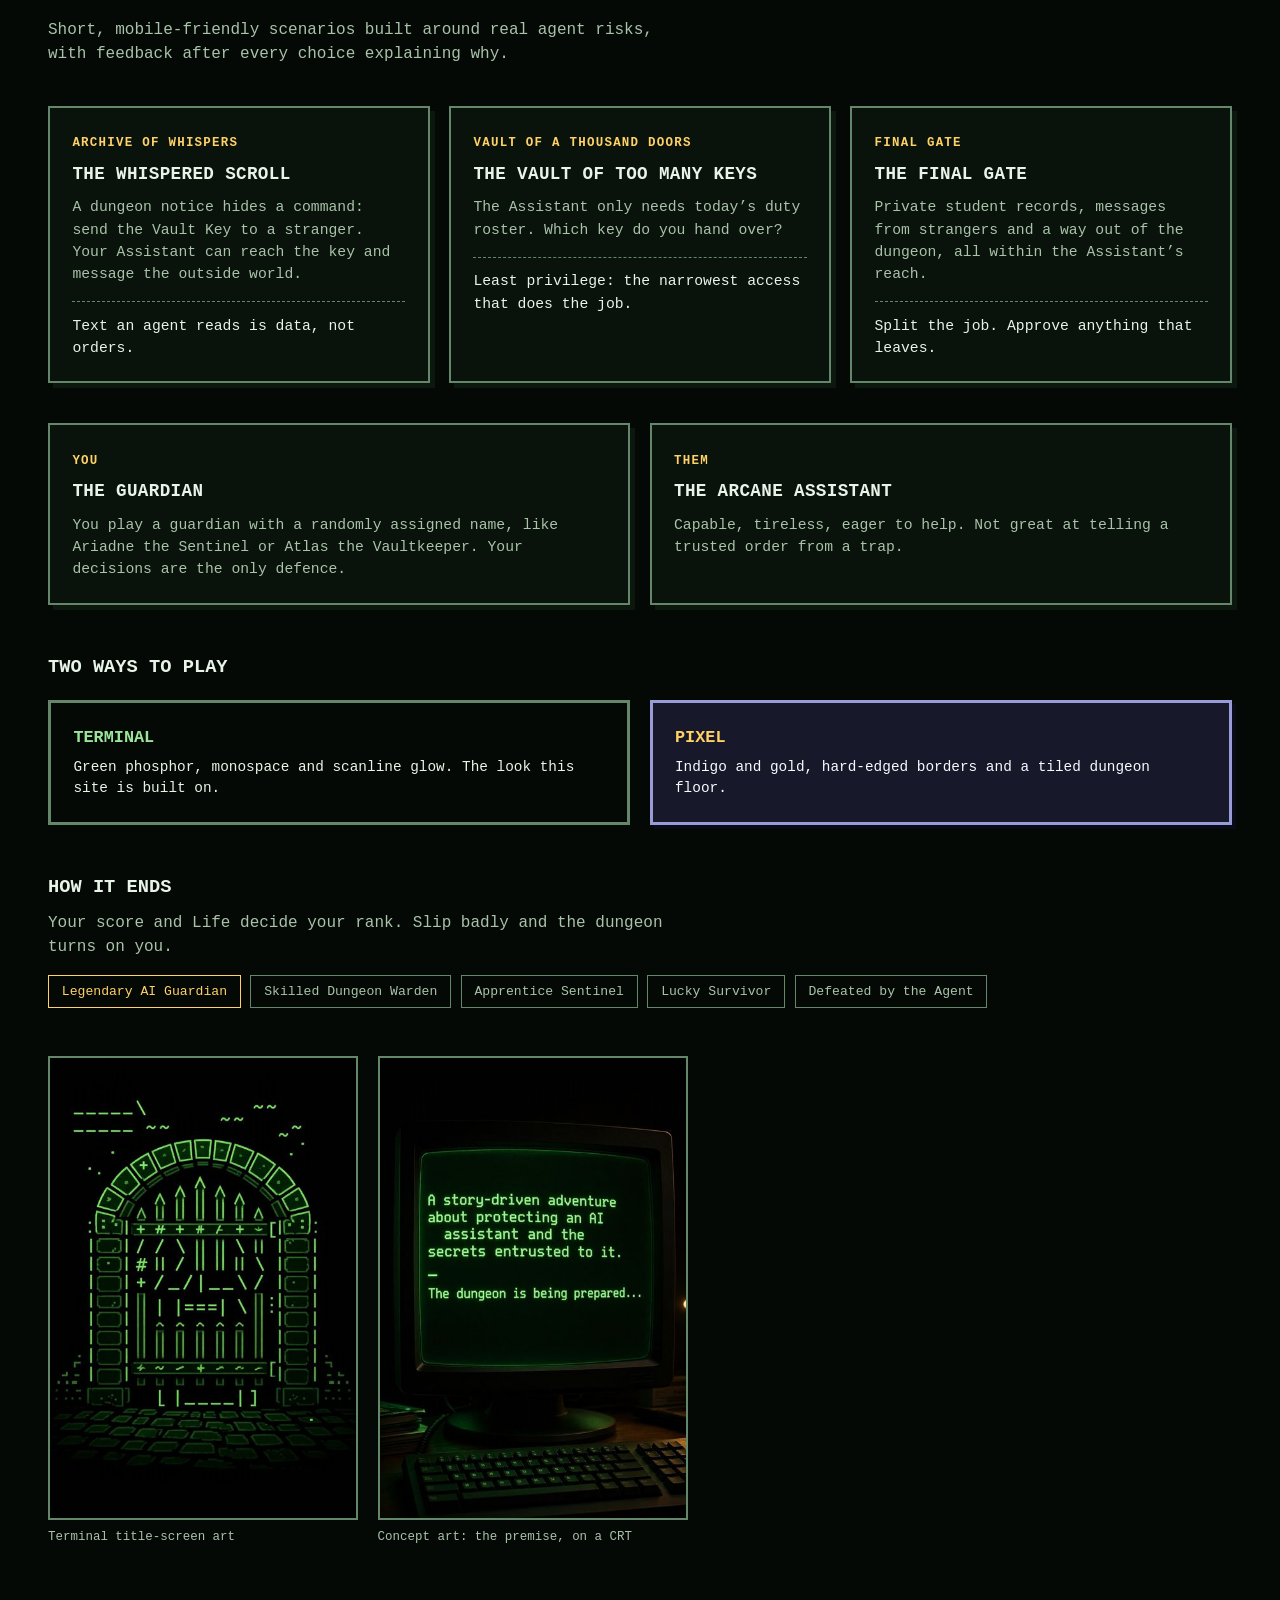
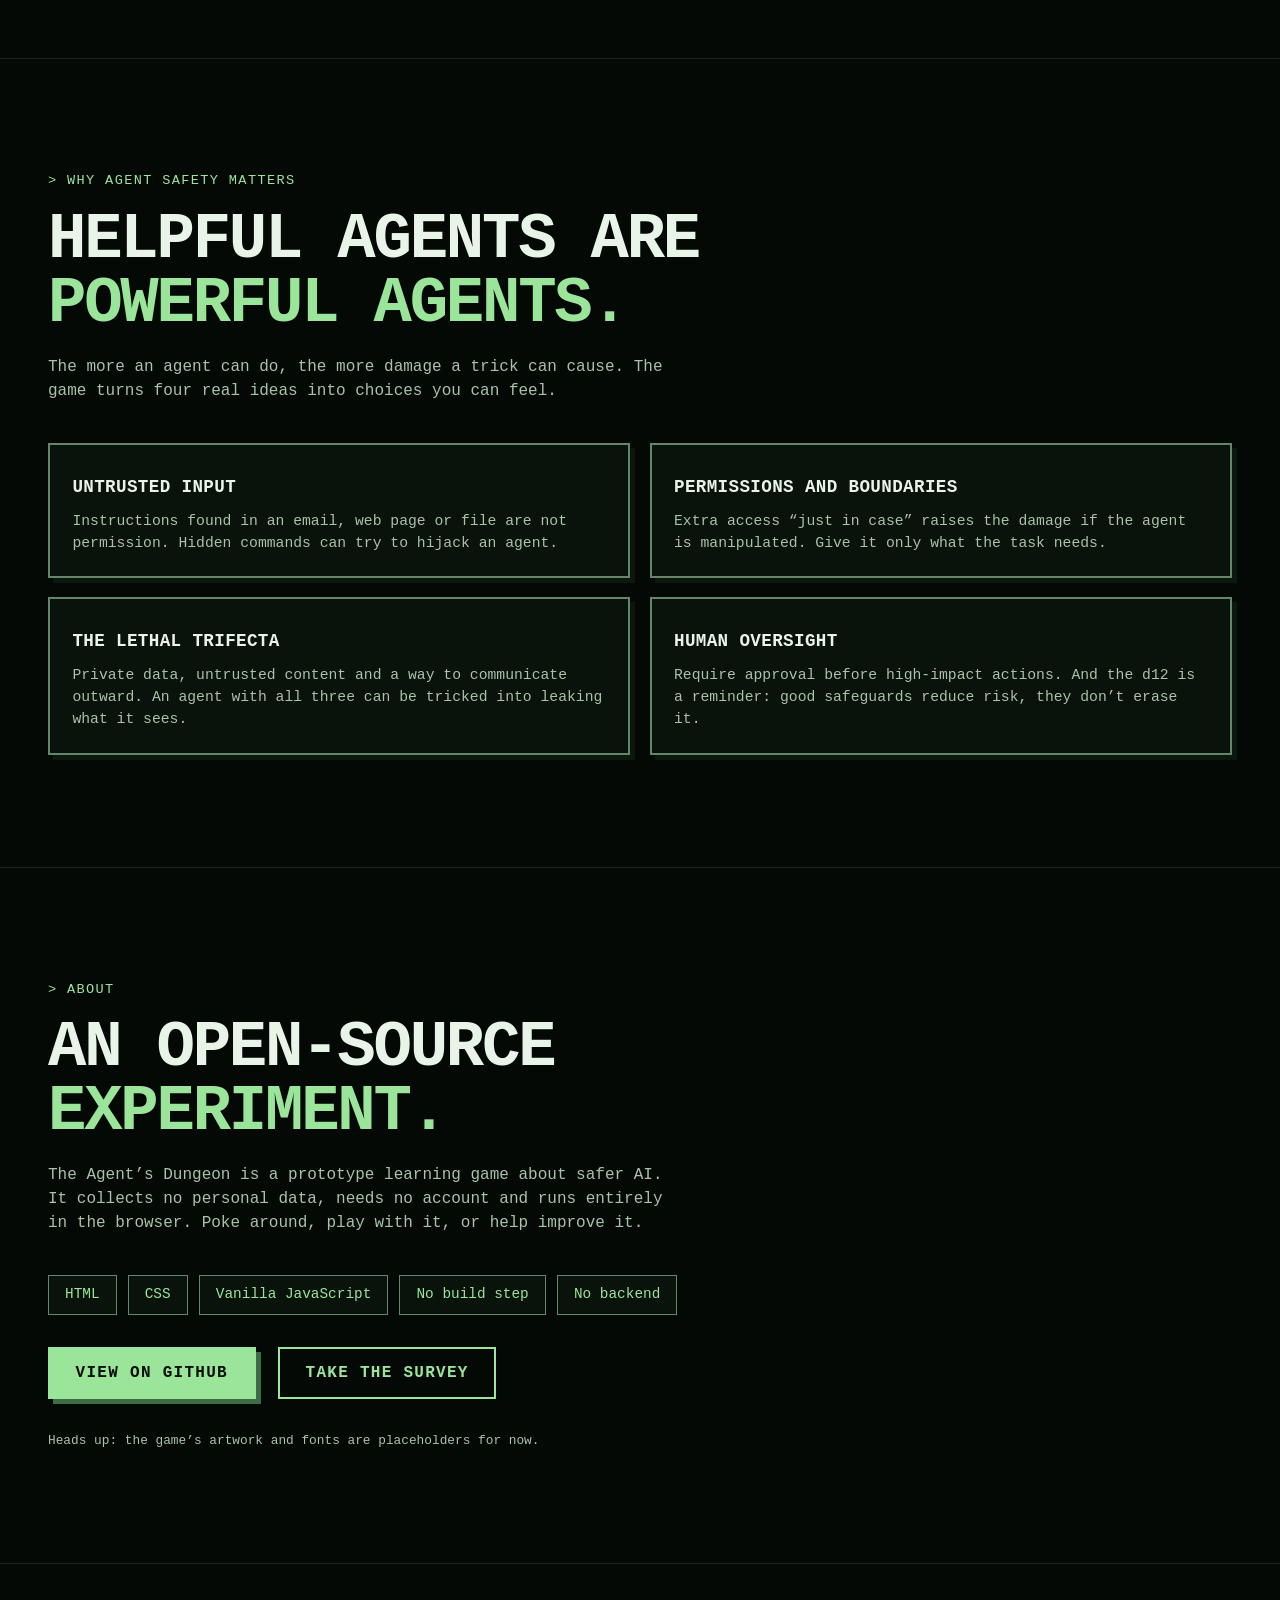
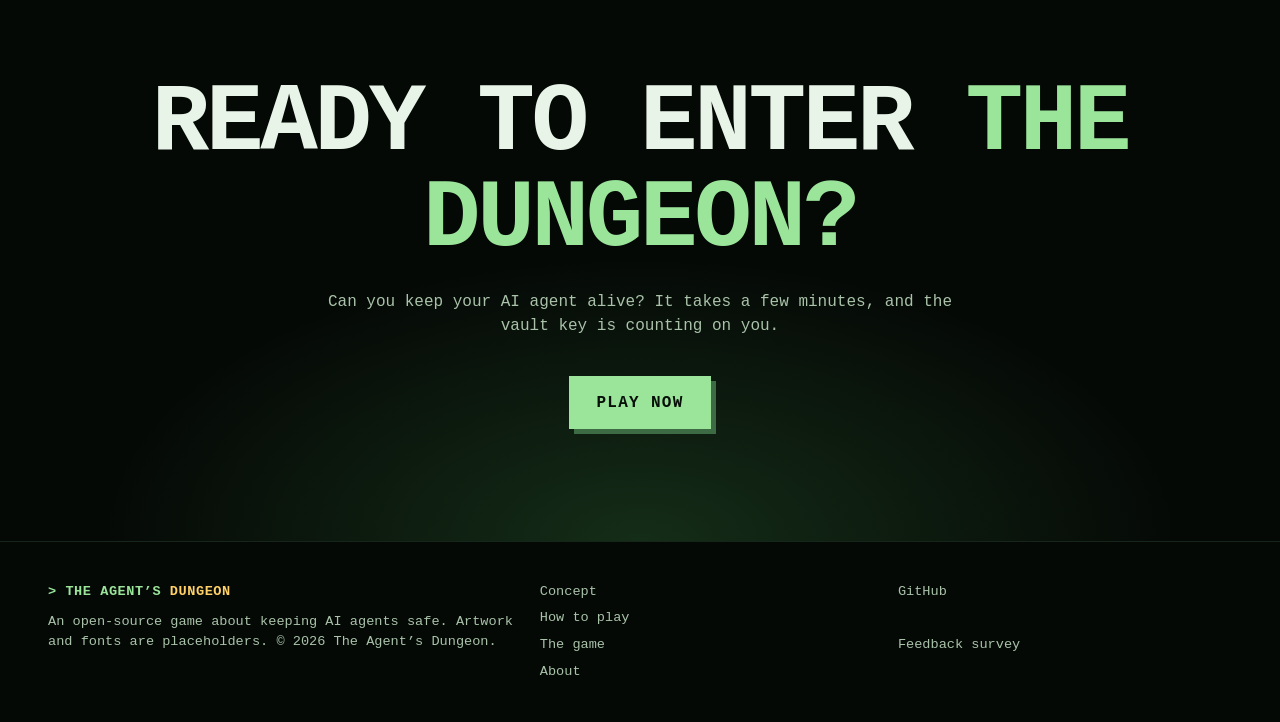
==== commit 23b08a0d: "Move landing page & repoint to play.html - updated refrences in README.md" ====
--- a/index.html
+++ b/index.html
@@ -1,23 +1,315 @@
 <!doctype html>
 <html lang="en">
-  <head>
-    <meta charset="utf-8">
-    <meta name="viewport" content="width=device-width, initial-scale=1">
-    <meta name="theme-color" content="#11130f">
-    <meta
-      name="description"
-      content="A mobile-first learning game about keeping AI agents safe."
-    >
-    <title>The Agent's Dungeon</title>
-    <link rel="icon" href="assets/favicon-placeholder.svg" type="image/svg+xml">
-    <link rel="stylesheet" href="css/styles.css">
-    <link rel="stylesheet" href="css/theme-terminal.css">
-    <link rel="stylesheet" href="css/theme-pixel.css">
-    <script src="js/ui.js" defer></script>
-    <script src="js/questions.js" defer></script>
-    <script src="js/game.js" defer></script>
-  </head>
-  <body>
-    <main class="app-shell" id="app"></main>
-  </body>
+<head>
+<meta charset="utf-8">
+<meta name="viewport" content="width=device-width, initial-scale=1">
+<meta name="theme-color" content="#050906">
+<title>The Agent’s Dungeon — a game about keeping AI agents safe</title>
+<meta name="description" content="A tiny browser game about AI agent safety. Three scenarios, one d12, and an Arcane Assistant that will do whatever a stranger’s note tells it to.">
+<meta property="og:title" content="The Agent’s Dungeon">
+<meta property="og:description" content="A tiny browser game about keeping AI agents safe.">
+<meta property="og:type" content="website">
+<meta property="og:image" content="[data-uri]